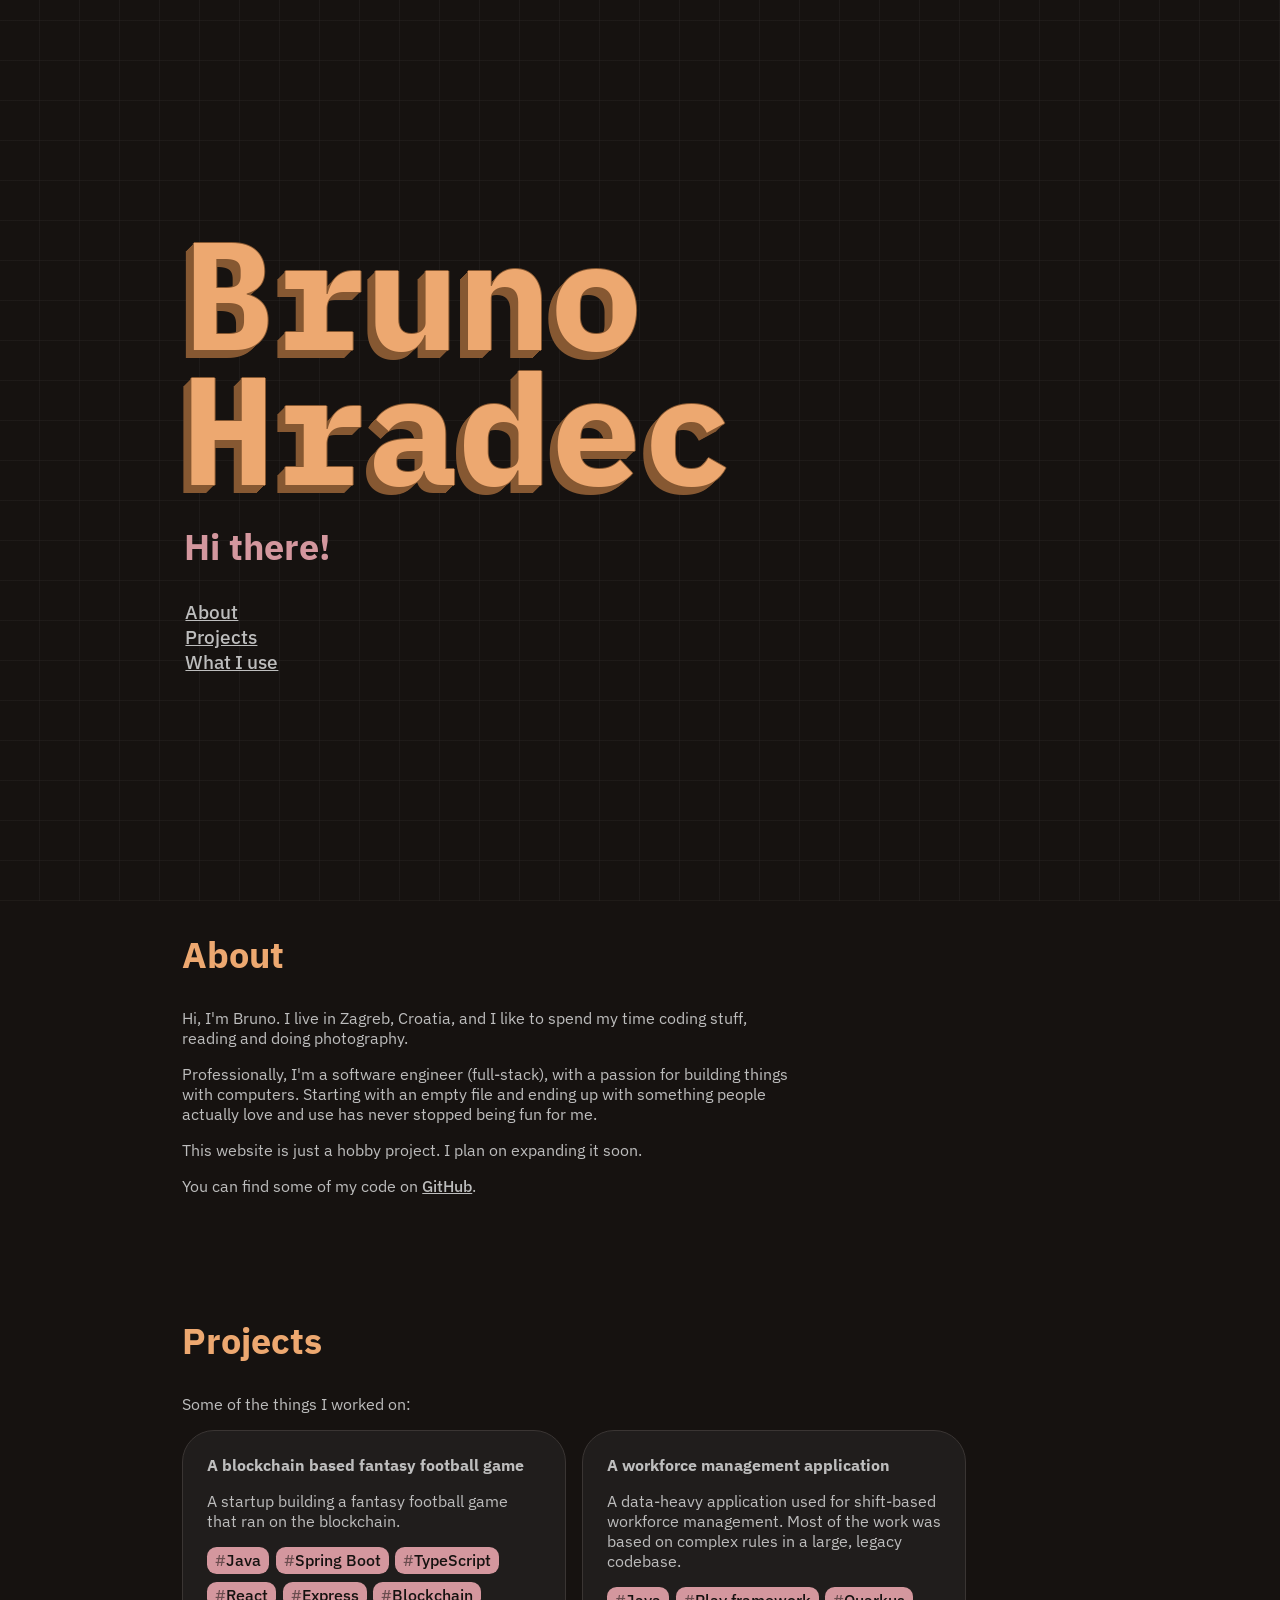
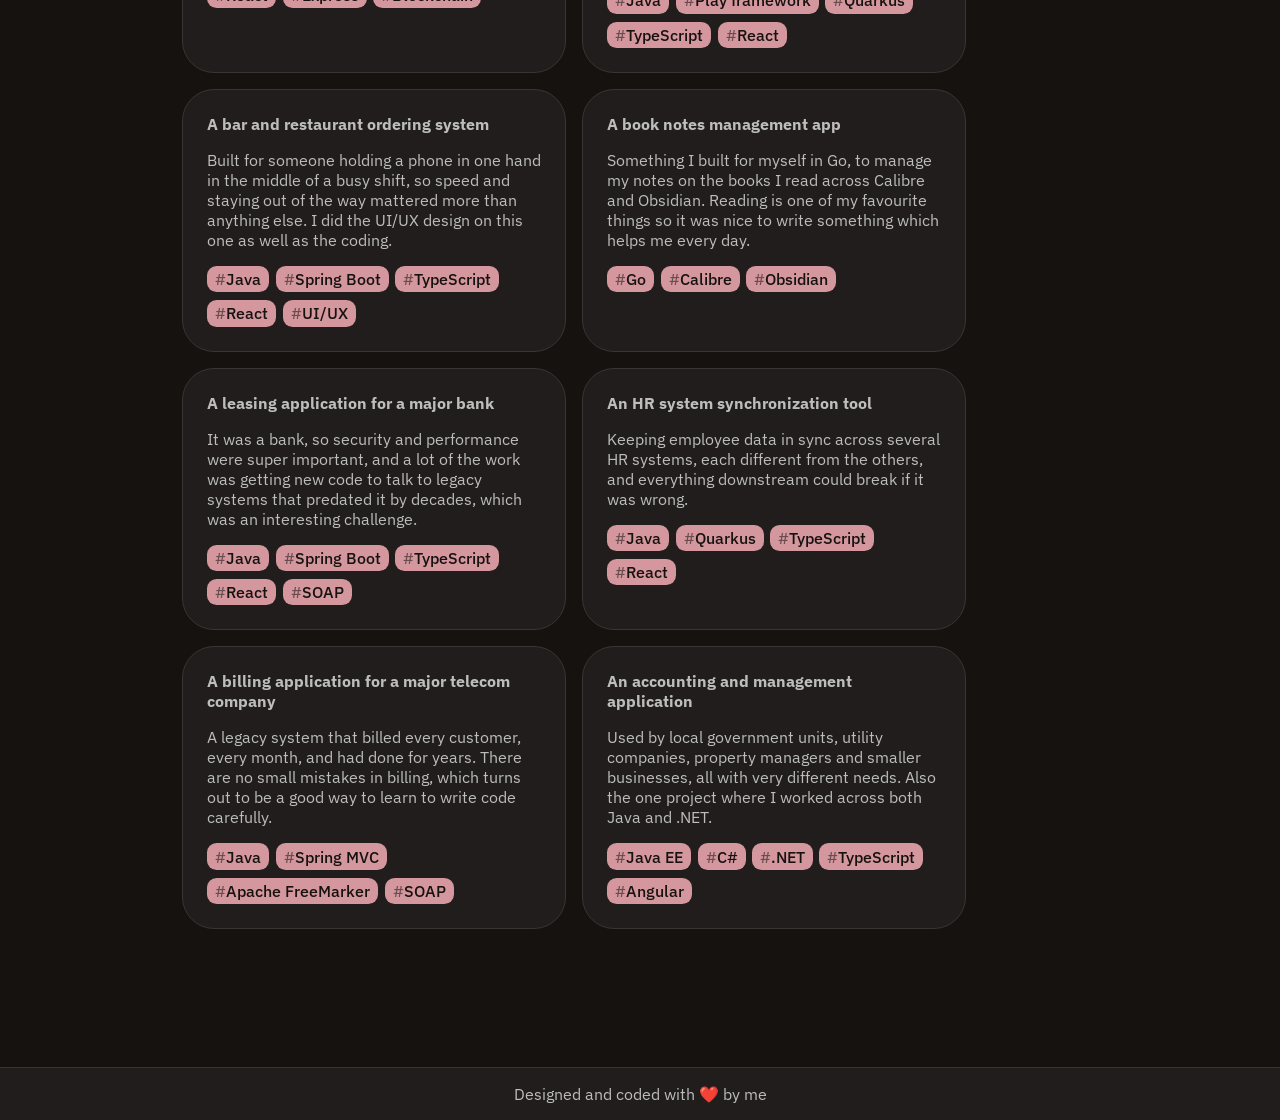
==== index.html @ 6e064bec "Fix typos" ====
<!DOCTYPE html>
<html lang="en">
    <head>
        <meta charset="UTF-8" />
        <meta name="viewport" content="width=device-width, initial-scale=1.0" />
        <meta name="theme-color" content="#161210" />

        <title>Bruno Hradec</title>
        <link rel="icon" type="image/svg+xml" href="./res/favicon.svg" />

        <meta name="author" content="Bruno Hradec" />
        <meta name="description" content="Bruno Hradec - personal website."/>

        <link rel="canonical" href="https://brunohradec.me/" />

        <meta property="og:type" content="website" />
        <meta property="og:url" content="https://brunohradec.me/" />
        <meta property="og:title" content="Bruno Hradec" />
        <meta property="og:description" content="Bruno Hradec - personal website."/>

        <meta name="twitter:card" content="summary" />
        <meta name="twitter:title" content="Bruno Hradec" />
        <meta name="twitter:description" content="Bruno Hradec - personal website." />

        <script type="application/ld+json">
            {
                "@context": "https://schema.org",
                "@type": "Person",
                "name": "Bruno Hradec",
                "url": "https://brunohradec.me",
                "address": {
                    "@type": "PostalAddress",
                    "addressLocality": "Zagreb",
                    "addressCountry": "HR"
                },
                "sameAs": [
                    "https://github.com/brunohradec"
                ]
            }
        </script>

        <!-- styles -->
        <link rel="stylesheet" href="style.css" />

        <!-- verification for google search console access -->
        <meta name="google-site-verification" content="QR6dZpUa3sBKyGt-8q6EB2Nj6xgquxJRntwabwW7J2E" />
    </head>

    <body>
        <!-- main header and landing -->

        <header id="top-header">
            <div id="top-header-content">
                <h1 id="top-header-title">Bruno<br>Hradec</h1>
                
                <p id="top-header-subtitle">Hi there!</p>

                <nav id="top-header-nav">
                    <ul>
                        <li><a href="#about">About</a></li>
                        <li><a href="#projects">Projects</a></li>
                        <li><a href="uses.html">What I use</a></li>
                    </ul>
                </nav>
            </div>
        </header>

        <!-- page main sections -->

        <main>
            <section id="about">
                <h2>About</h2>
                <p>
                    Hi, I'm Bruno. I live in Zagreb, Croatia, and I like to spend my time 
                    coding stuff, reading and doing photography.
                </p>
                <p>
                    Professionally, I'm a software engineer (full-stack), 
                    with a passion for building things with computers. 
                    Starting with an empty file and ending up with something people 
                    actually love and use has never stopped being fun for me.
                </p>
                <p>
                    This website is just a hobby project. I plan on expanding it soon.
                </p>
                <p>
                    You can find some of my code on <a href="https://github.com/brunohradec">GitHub</a>.
                </p>
            </section>

            <section id="projects">
                <h2>Projects</h2>

                <p>Some of the things I worked on:</p>

                <ul id="project-list">
                    <li class="card">
                        <h3 class="project-card-title">
                            A blockchain based fantasy football game
                        </h3>
                        <p class="project-card-description">
                            A startup building a fantasy football game
                            that ran on the blockchain.
                        </p>
                        <ul class="project-card-tech-tags">
                            <li class="tag">Java</li>
                            <li class="tag">Spring Boot</li>
                            <li class="tag">TypeScript</li>
                            <li class="tag">React</li>
                            <li class="tag">Express</li>
                            <li class="tag">Blockchain</li>
                        </ul>
                    </li>

                    <li class="card">
                        <h3 class="project-card-title">
                            A workforce management application
                        </h3>
                        <p class="project-card-description">
                            A data-heavy application used for shift-based
                            workforce management. Most of the work was based 
                            on complex rules in a large, legacy codebase.
                        </p>
                        <ul class="project-card-tech-tags">
                            <li class="tag">Java</li>
                            <li class="tag">Play framework</li>
                            <li class="tag">Quarkus</li>
                            <li class="tag">TypeScript</li>
                            <li class="tag">React</li>
                        </ul>
                    </li>

                    <li class="card">
                        <h3 class="project-card-title">
                            A bar and restaurant ordering system
                        </h3>
                        <p class="project-card-description">
                            Built for someone holding a phone in one hand in the
                            middle of a busy shift, so speed and staying out of
                            the way mattered more than anything else. I did the
                            UI/UX design on this one as well as the coding.
                        </p>
                        <ul class="project-card-tech-tags">
                            <li class="tag">Java</li>
                            <li class="tag">Spring Boot</li>
                            <li class="tag">TypeScript</li>
                            <li class="tag">React</li>
                            <li class="tag">UI/UX</li>
                        </ul>
                    </li>

                    <li class="card">
                        <h3 class="project-card-title">
                            A book notes management app
                        </h3>
                        <p class="project-card-description">
                            Something I built for myself in Go, to manage
                            my notes on the books I read across Calibre and
                            Obsidian. Reading is one of my favourite things
                            so it was nice to write something which helps me
                            every day.
                        </p>
                        <ul class="project-card-tech-tags">
                            <li class="tag">Go</li>
                            <li class="tag">Calibre</li>
                            <li class="tag">Obsidian</li>
                        </ul>
                    </li>

                    <li class="card">
                        <h3 class="project-card-title">
                            A leasing application for a major bank
                        </h3>
                        <p class="project-card-description">
                            It was a bank, so security and performance were super
                            important, and a lot of the work was getting new code 
                            to talk to legacy systems that predated it by decades, 
                            which was an interesting challenge.
                        </p>
                        <ul class="project-card-tech-tags">
                            <li class="tag">Java</li>
                            <li class="tag">Spring Boot</li>
                            <li class="tag">TypeScript</li>
                            <li class="tag">React</li>
                            <li class="tag">SOAP</li>
                        </ul>
                    </li>

                    <li class="card">
                        <h3 class="project-card-title">
                            An HR system synchronization tool
                        </h3>
                        <p class="project-card-description">
                            Keeping employee data in sync across several HR
                            systems, each different from the others, and 
                            everything downstream could break if it was wrong.
                        </p>
                        <ul class="project-card-tech-tags">
                            <li class="tag">Java</li>
                            <li class="tag">Quarkus</li>
                            <li class="tag">TypeScript</li>
                            <li class="tag">React</li>
                        </ul>
                    </li>

                    <li class="card">
                        <h3 class="project-card-title">
                            A billing application for a major telecom company
                        </h3>
                        <p class="project-card-description">
                            A legacy system that billed every customer, every
                            month, and had done for years. There are no small mistakes
                            in billing, which turns out to be a good way to learn to 
                            write code carefully.
                        </p>
                        <ul class="project-card-tech-tags">
                            <li class="tag">Java</li>
                            <li class="tag">Spring MVC</li>
                            <li class="tag">Apache FreeMarker</li>
                            <li class="tag">SOAP</li>
                        </ul>
                    </li>

                    <li class="card">
                        <h3 class="project-card-title">
                            An accounting and management application
                        </h3>
                        <p class="project-card-description">
                            Used by local government units, utility companies,
                            property managers and smaller businesses, all with
                            very different needs. Also the one project where I 
                            worked across both Java and .NET.
                        </p>
                        <ul class="project-card-tech-tags">
                            <li class="tag">Java EE</li>
                            <li class="tag">C#</li>
                            <li class="tag">.NET</li>
                            <li class="tag">TypeScript</li>
                            <li class="tag">Angular</li>
                        </ul>
                    </li>
                </ul>
            </section>
        </main>

        <!-- page footer -->

        <footer>
            <div id="bottom-content">
                <span>Designed and coded with ❤️ by me</span>
            </div>
        </footer>
    </body>
</html>
---- style.css ----
@import url('https://fonts.googleapis.com/css2?family=IBM+Plex+Sans:ital,wght@0,100..700;1,100..700&display=swap');
@import url('https://fonts.googleapis.com/css2?family=IBM+Plex+Mono:ital,wght@0,100;0,200;0,300;0,400;0,500;0,600;0,700;1,100;1,200;1,300;1,400;1,500;1,600;1,700&display=swap');

:root {
    /* colors */
    --color-bg-primary: #161210;        /* western nights */
    --color-bg-secondary: #201d1c;      /* western nights light */
    --color-bg-border: #3a3533;         /* western nights border */
    --color-bg-pill: #d4979e;           /* palm springs */

    --color-fg-primary: #bdbdbd;        /* oatmilk */
    --color-fg-secondary: #3a3533;      /* western nights border */

    --color-accent: #eda870;            /* tangerine */
    --color-accent-shadow: #865832;     /* tangerine darker */
    --color-secondary: #d4979e;         /* palm springs */
    
    /* font stacks */
    --font-stack-sans:  "IBM Plex Sans", sans-serif;
    --font-stack-title: "IBM Plex Mono", monospace;

    --p-width-limit: 38.445rem;

    /* desktop sizes */
    --desktop-size-h1: 11.391rem;
    --desktop-size-h2: 2.25rem;
    --desktop-size-h3: 1.5rem; 
    --desktop-size-p: 1rem;

    --desktop-global-margin: 11.391rem;

    /* mobile sizes */
    --mobile-size-h1: 5.061rem;
    --mobile-size-h2: 1.563rem;
    --mobile-size-h3: 1.25rem;
    --mobile-size-p: 1rem;

    --mobile-global-margin: 1.563rem;
}

/* general styles */

html {
    /* Only animate scrolling for users who haven't asked for reduced motion */
    @media (prefers-reduced-motion: no-preference) {
        scroll-behavior: smooth;
    }
}

body {
    margin: 0;
    padding: 0;

    background-color: var(--color-bg-primary);
    color: var(--color-fg-primary);

    font-family: var(--font-stack-sans);
}

a {
    text-decoration: underline;
    color: var(--color-fg-primary);
    font-weight: 500;
}

/* typography */

h2 {
    font-size: var(--mobile-size-h2);

    @media (min-width: 800px) {
        font-size: var(--desktop-size-h2);
    }
}

h3 {
    font-size: var(--mobile-size-h3);

    @media (min-width: 800px) {
        font-size: var(--desktop-size-h3);
    }
}

/* top header */

#top-header {
    /* At least full device view height (accounting for browser chrome) */
    min-height: 100dvh;

    display: flex;
    flex-direction: column;
    justify-content: center;
    align-items: flex-start;

    /* Long lines deco */
    --line-color: color-mix(in srgb, var(--color-bg-border) 25%, transparent);

    background-image:
        repeating-linear-gradient(
            0deg,
            transparent,
            transparent 39px,
            var(--line-color),
            var(--line-color) 40px
        ),
        repeating-linear-gradient(
            90deg,
            transparent,
            transparent 39px,
            var(--line-color),
            var(--line-color) 40px
        );

    border-bottom: 1px solid var(--line-color);
}

/* back home link for subpages */

.back-nav {
    margin: 2.25rem var(--mobile-global-margin) 0;

    @media (min-width: 800px) {
        margin: 3.375rem var(--desktop-global-margin) 0;
    }
}

.back-link {
    display: inline-flex;
    align-items: center;
    gap: 0.4rem;
    font-size: 1.2rem;
}

.back-link img {
    width: 1.5rem;
    height: 1.5rem;
    flex-shrink: 0;
}

/* subpage title */

.page-title {
    font-size: 3rem;
    line-height: 1;
    color: var(--color-accent);
    margin: 0 0 1.563rem 0;

    @media (min-width: 800px) {
        font-size: 4.5rem;
    }
}

#top-header-content {
    margin: 0 var(--mobile-global-margin);

    @media (min-width: 800px) {
        margin: 0 var(--desktop-global-margin);
    }
}

#top-header-title {
    /* Fluid size so title never overflows (Plex Mono glyphs are 0.6em wide) */
    font-size: clamp(3rem, 20vw, var(--mobile-size-h1));
    line-height: 0.875;

    font-family: var(--font-stack-title);
    font-weight: bold;
    color: var(--color-accent);

    padding: 0;
    margin: 0;

    text-shadow: 
        -1px 0 var(--color-accent-shadow), 
        0 1px var(--color-accent-shadow), 
        1px 0 var(--color-accent-shadow), 
        0 -1px var(--color-accent-shadow), 
        -5px 5px var(--color-accent-shadow), 
        -4px 4px var(--color-accent-shadow), 
        -3px 3px var(--color-accent-shadow), 
        -2px 2px var(--color-accent-shadow), 
        -1px 1px var(--color-accent-shadow);

    @media (min-width: 800px) {
        font-size: clamp(5rem, 12vw, var(--desktop-size-h1));
        
        text-shadow: 
            -1px 0 var(--color-accent-shadow), 
            0 1px var(--color-accent-shadow), 
            1px 0 var(--color-accent-shadow), 
            0 -1px var(--color-accent-shadow), 
            -8px 8px var(--color-accent-shadow), 
            -7px 7px var(--color-accent-shadow), 
            -6px 6px var(--color-accent-shadow), 
            -5px 5px var(--color-accent-shadow), 
            -4px 4px var(--color-accent-shadow), 
            -3px 3px var(--color-accent-shadow), 
            -2px 2px var(--color-accent-shadow), 
            -1px 1px var(--color-accent-shadow);
    }
}

#top-header-subtitle {
    font-size: var(--mobile-size-h2);
    font-weight: bold;

    margin: 2.25rem 0 0 0;
    line-height: 1.4rem;

    color: var(--color-secondary);

    @media (min-width: 800px) {
        margin: 2.25rem 0 0 0;

        font-size: var(--desktop-size-h2);

        /* Correction to optically align the subtitle with the title */
        padding: 0 0 0 0.1rem;
        line-height: 2rem;
    }
}

#top-header-nav ul {
    list-style-type: none;
    padding: 0;
    margin: 1.563rem 0 0 0;
    font-size: 1.2rem;

    @media (min-width: 800px) {
        margin: 2.25rem 0 0 0;

        /* Correction to optically align the nav with the title and subtitle */
        padding: 0 0 0 0.2rem;
    }
}

/* main content */

main {
    margin: 0 var(--mobile-global-margin);

    @media (min-width: 800px) {
        margin: 0 var(--desktop-global-margin);
    }
}

/* sections (general) */

main section {
    margin-bottom: 7.59375rem;
}

main section h2 {
    color: var(--color-accent);
}

main section h3 {
    color: var(--color-secondary);
}

/* about section */

#about p {
    max-width: var(--p-width-limit);
}

/* projects section */

#project-list {
    list-style-type: none;
    
    margin: 0;
    padding: 0;
    width: 100%;

    display: flex;
    flex-direction: row;
    flex-wrap: wrap;
}

#project-list .card {
    display: flex;
    flex-direction: column;
    width: 100%;

    margin: 0.8rem 0;

    /* Only animate the hover zoom for users who haven't asked for reduced motion */
    @media (prefers-reduced-motion: no-preference) {
        transition: transform 0.4s;
    }

    @media (min-width: 800px) {
        width: 24rem;
        margin: 0 1rem 1rem 0;
    }
}

@media (prefers-reduced-motion: no-preference) {
    #project-list .card:hover {
        transform: scale(1.04);
    }
}

.project-card-title {
    font-size: var(--desktop-size-p);
    font-weight: bold;
    color: var(--color-fg-primary);

    margin: 0;
    padding: 0;
}

.project-card-description {
    color: var(--color-fg-primary);
}

.project-card-tech-tags {
    list-style-type: none;

    margin: 0;
    padding: 0;

    display: flex;
    flex-direction: row;
    flex-wrap: wrap;
    gap: 0.5rem 0.4rem;
}

.project-card-tech-tags .tag {
    padding: 0.2rem 0.5rem;
}

/* uses page */

#uses-intro p {
    max-width: var(--p-width-limit);
}

#uses-intro {
    margin-top: 3.375rem;
    margin-bottom: 3.375rem;
}

.uses-updated {
    color: var(--color-secondary);
    font-family: var(--font-stack-title);
    font-size: 0.875rem;
}

main section.uses-category:not(:last-child) {
    margin-bottom: 3.375rem;
}

.uses-list {
    max-width: var(--p-width-limit);
    padding-left: 1.25rem;
    line-height: 1.6;
}

.uses-list li {
    margin-bottom: 0.6rem;
}

.uses-list li::marker {
    color: var(--color-accent);
}

.uses-list a,
.uses-list strong {
    font-weight: 600;
}

/* bottom content */

#bottom-content {
    background-color: var(--color-bg-secondary);
    color: var(--color-fg-primary);
    border-top: 1px solid var(--color-bg-border);
    width: 100%;
    display: flex;
    flex-direction: column;
    align-items: center;
    justify-content: center;
    padding: 1rem 0;
    margin: 3rem 0 0 0;
}

/* card component */

.card {
    box-sizing: border-box;

    background-color: var(--color-bg-secondary);
    padding: 1.5rem;

    border-radius: 2rem;
    border: 1px solid var(--color-bg-border);
}

/* tag component */

.tag {
    background-color: var(--color-bg-pill);

    color: var(--color-bg-primary);
    font-weight: 500;

    border-radius: 0.6rem;
}

.tag::before {
    content: "#";
    opacity: 0.55;
}
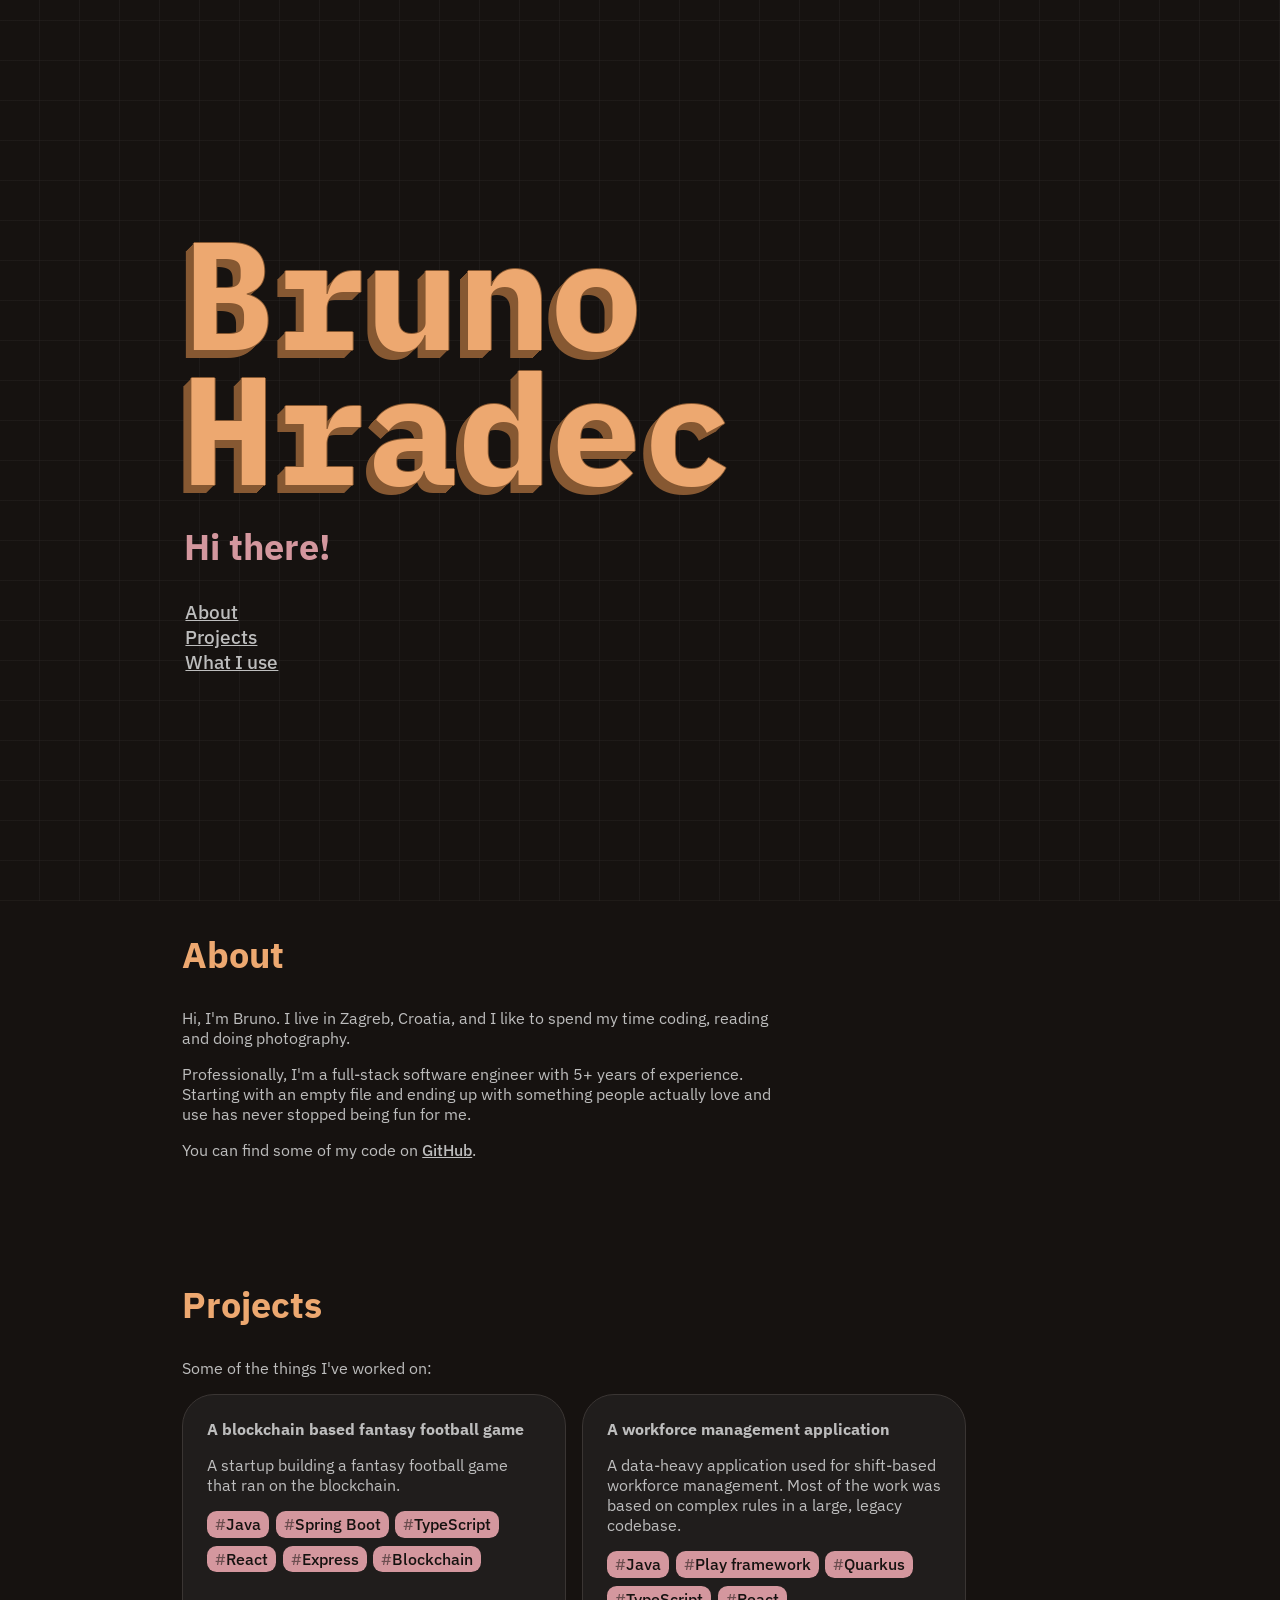
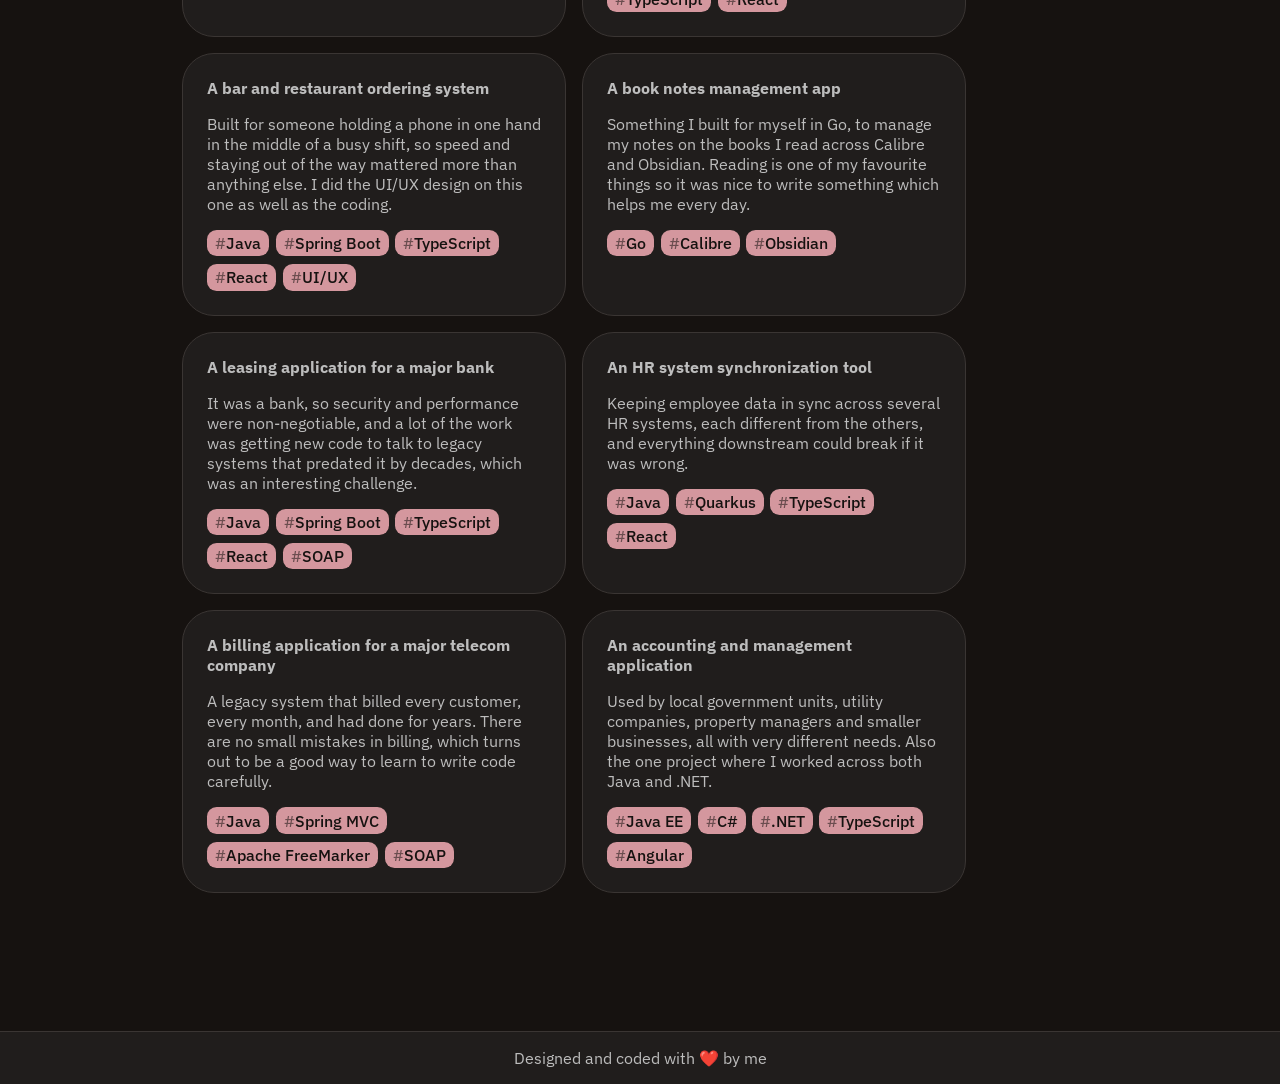
==== commit 88a590eb: "Improve wording in about and project sections" ====
--- a/index.html
+++ b/index.html
@@ -39,9 +39,14 @@
             }
         </script>
 
+        <!--  fonts -->
+        <link rel="preconnect" href="https://fonts.googleapis.com">
+        <link rel="preconnect" href="https://fonts.gstatic.com" crossorigin>
+        <link href="https://fonts.googleapis.com/css2?family=IBM+Plex+Mono:ital,wght@0,100;0,200;0,300;0,400;0,500;0,600;0,700;1,100;1,200;1,300;1,400;1,500;1,600;1,700&family=IBM+Plex+Sans:ital,wght@0,100..700;1,100..700&display=swap" rel="stylesheet">
+
         <!-- styles -->
         <link rel="stylesheet" href="style.css" />
-
+        
         <!-- verification for google search console access -->
         <meta name="google-site-verification" content="QR6dZpUa3sBKyGt-8q6EB2Nj6xgquxJRntwabwW7J2E" />
     </head>
@@ -72,16 +77,13 @@
                 <h2>About</h2>
                 <p>
                     Hi, I'm Bruno. I live in Zagreb, Croatia, and I like to spend my time 
-                    coding stuff, reading and doing photography.
+                    coding, reading and doing photography.
                 </p>
                 <p>
-                    Professionally, I'm a software engineer (full-stack), 
-                    with a passion for building things with computers. 
-                    Starting with an empty file and ending up with something people 
-                    actually love and use has never stopped being fun for me.
-                </p>
-                <p>
-                    This website is just a hobby project. I plan on expanding it soon.
+                    Professionally, I'm a full-stack software engineer
+                    with 5+ years of experience. Starting with an empty file 
+                    and ending up with something people actually love and use 
+                    has never stopped being fun for me.
                 </p>
                 <p>
                     You can find some of my code on <a href="https://github.com/brunohradec">GitHub</a>.
@@ -91,7 +93,7 @@
             <section id="projects">
                 <h2>Projects</h2>
 
-                <p>Some of the things I worked on:</p>
+                <p>Some of the things I've worked on:</p>
 
                 <ul id="project-list">
                     <li class="card">
@@ -172,8 +174,8 @@
                             A leasing application for a major bank
                         </h3>
                         <p class="project-card-description">
-                            It was a bank, so security and performance were super
-                            important, and a lot of the work was getting new code 
+                            It was a bank, so security and performance were
+                            non-negotiable, and a lot of the work was getting new code 
                             to talk to legacy systems that predated it by decades, 
                             which was an interesting challenge.
                         </p>
--- a/style.css
+++ b/style.css
@@ -1,6 +1,3 @@
-@import url('https://fonts.googleapis.com/css2?family=IBM+Plex+Sans:ital,wght@0,100..700;1,100..700&display=swap');
-@import url('https://fonts.googleapis.com/css2?family=IBM+Plex+Mono:ital,wght@0,100;0,200;0,300;0,400;0,500;0,600;0,700;1,100;1,200;1,300;1,400;1,500;1,600;1,700&display=swap');
-
 :root {
     /* colors */
     --color-bg-primary: #161210;        /* western nights */
@@ -296,7 +293,7 @@
     }
 }
 
-@media (prefers-reduced-motion: no-preference) {
+@media (hover: hover) and (prefers-reduced-motion: no-preference) {
     #project-list .card:hover {
         transform: scale(1.04);
     }
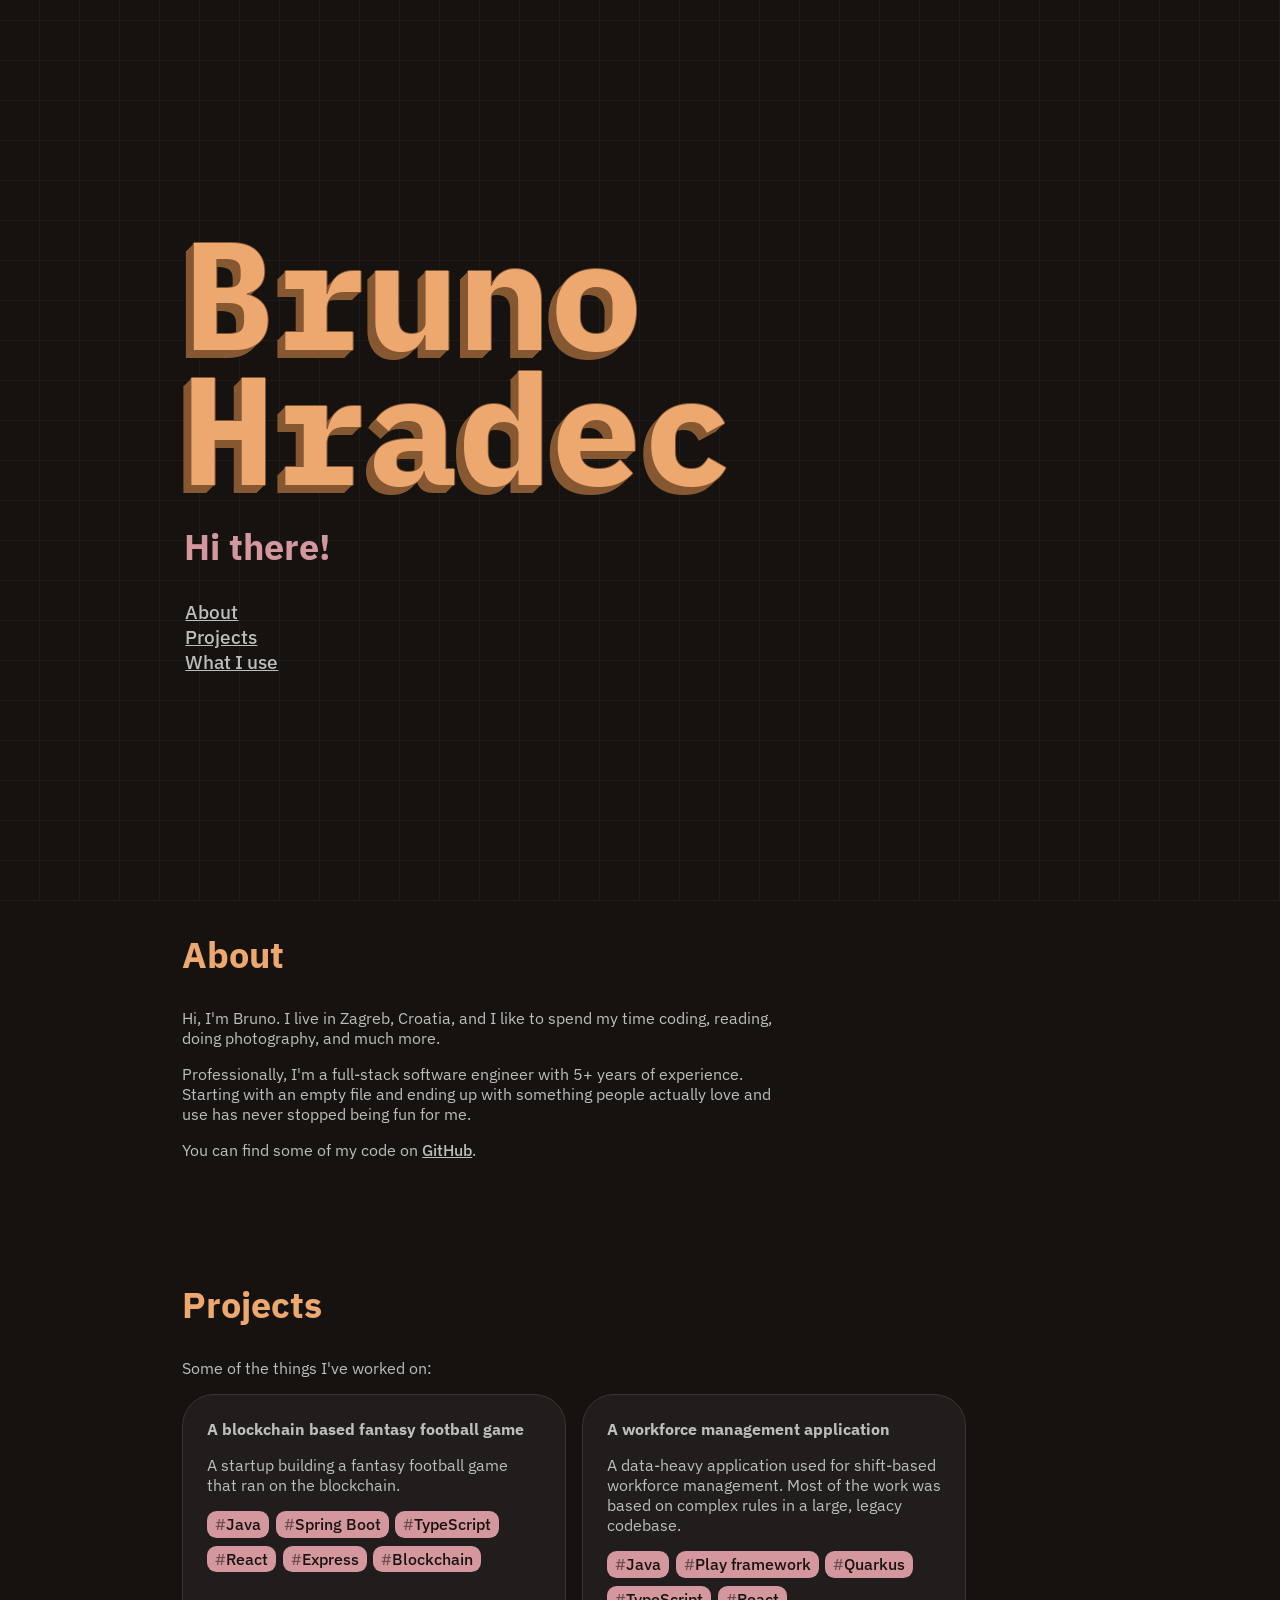
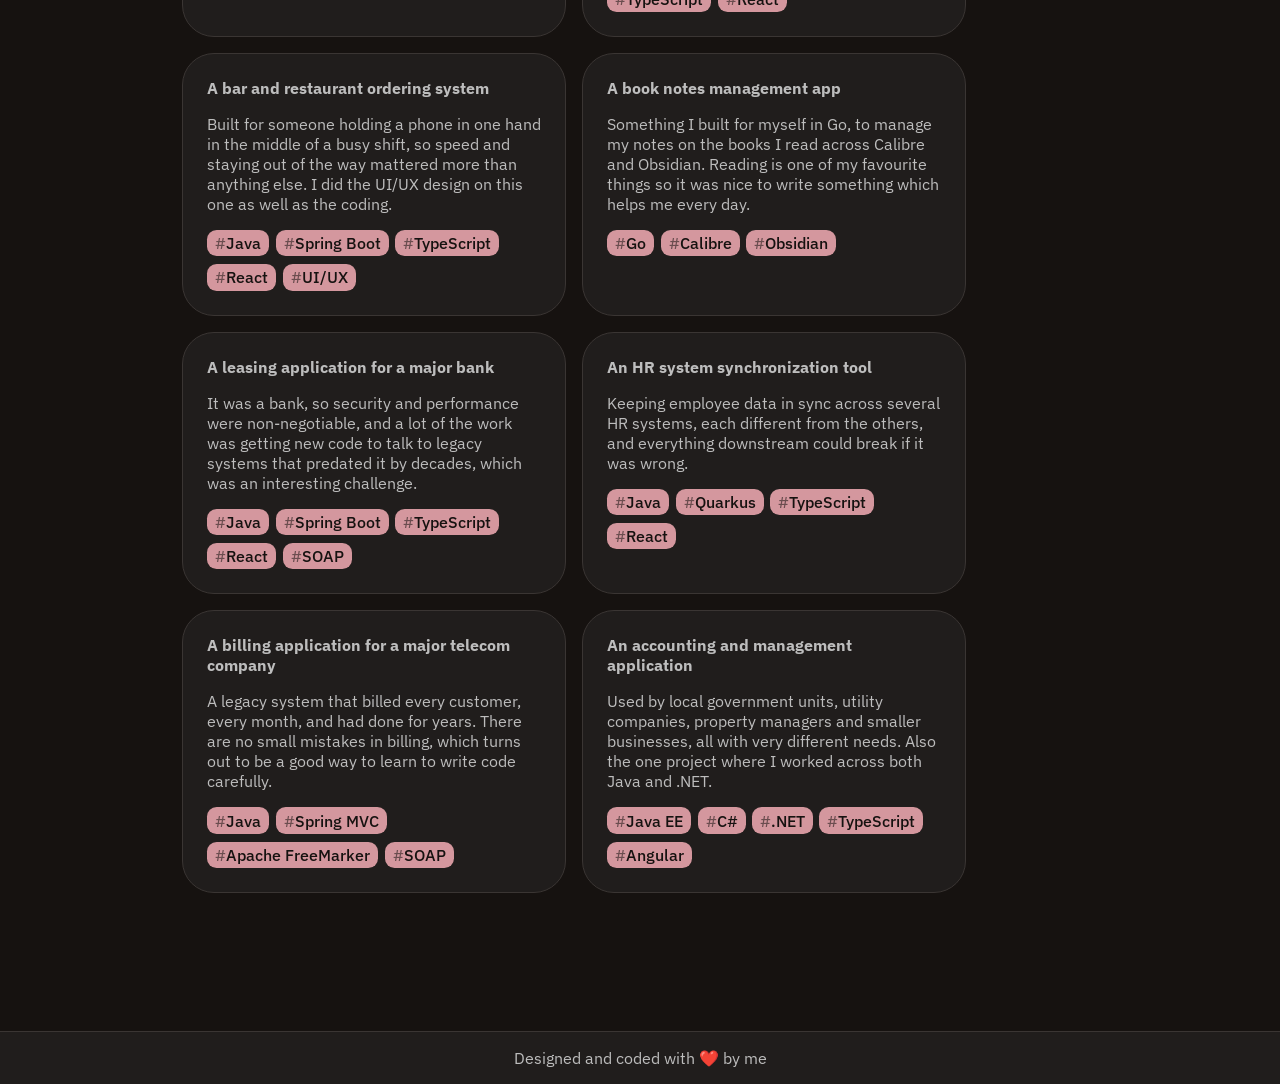
==== commit 4aa2f3db: "Update about section" ====
--- a/index.html
+++ b/index.html
@@ -77,7 +77,7 @@
                 <h2>About</h2>
                 <p>
                     Hi, I'm Bruno. I live in Zagreb, Croatia, and I like to spend my time 
-                    coding, reading and doing photography.
+                    coding, reading, doing photography, and much more.
                 </p>
                 <p>
                     Professionally, I'm a full-stack software engineer
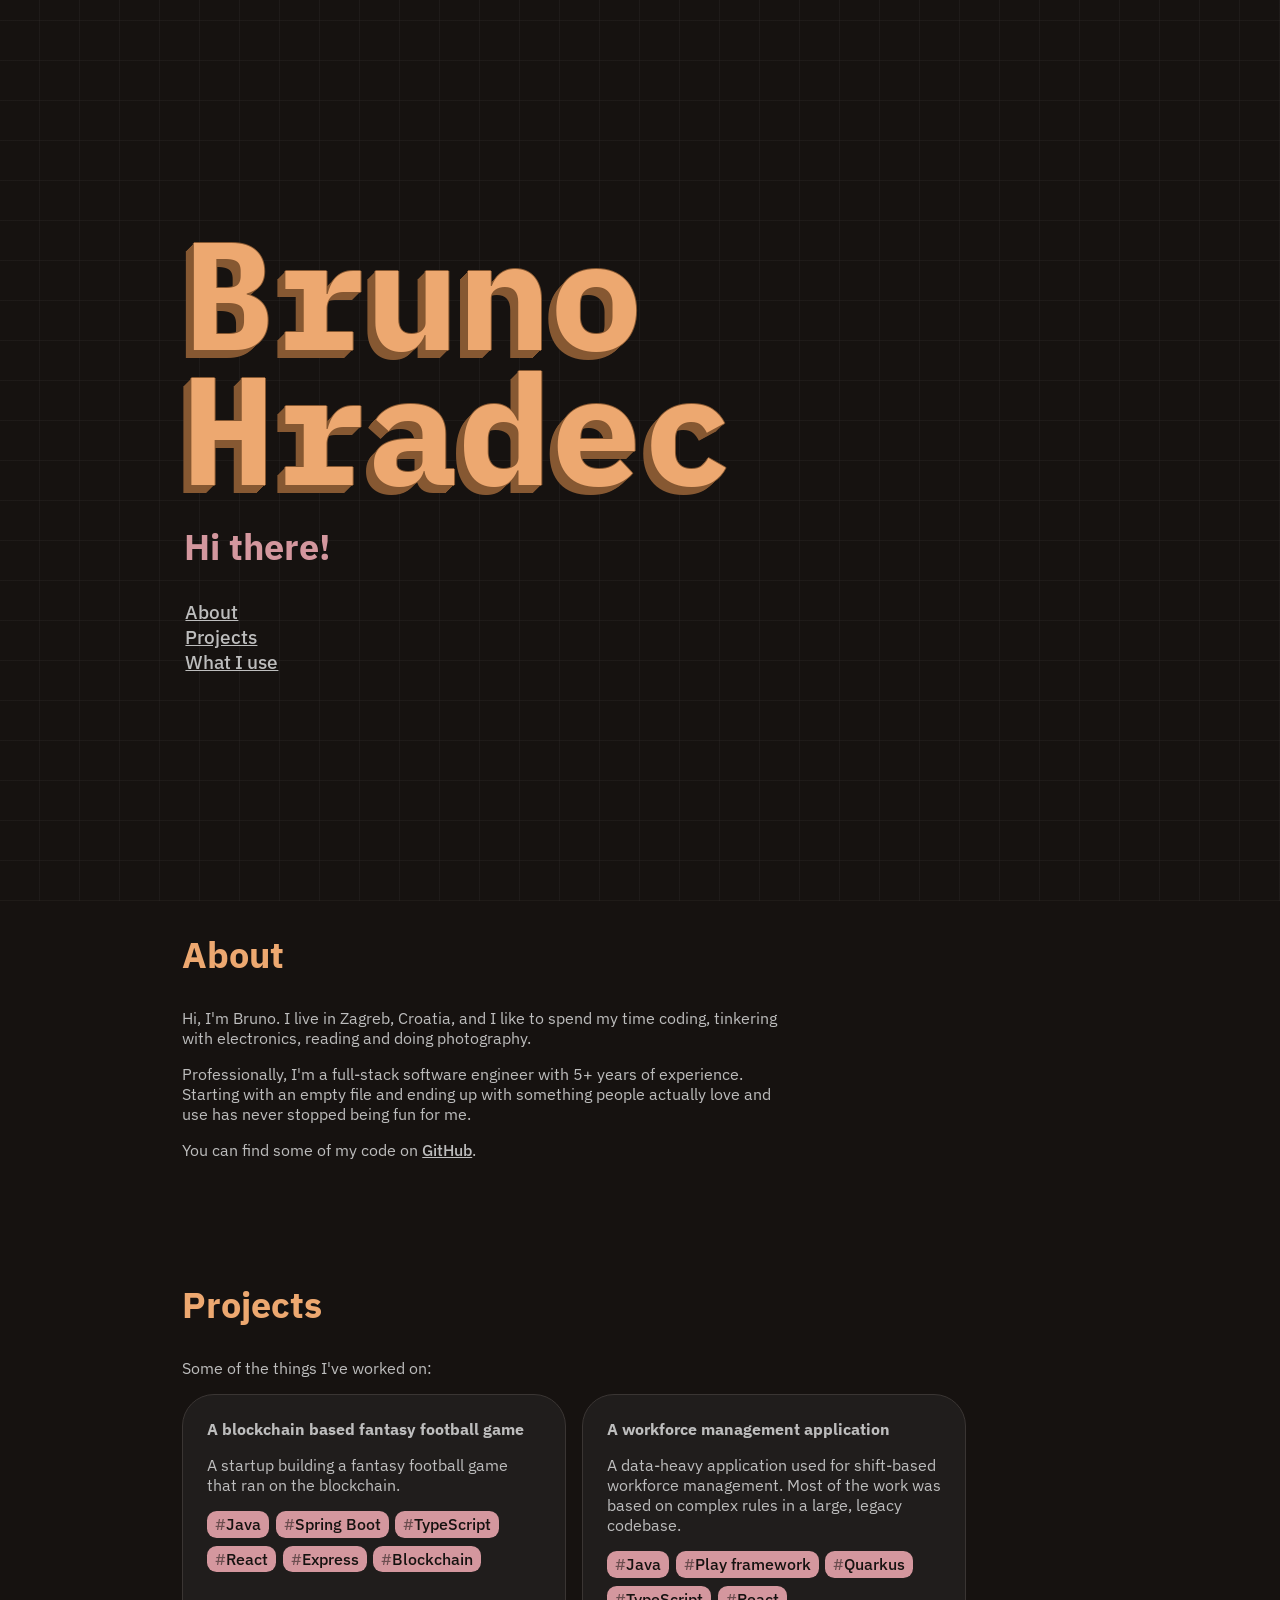
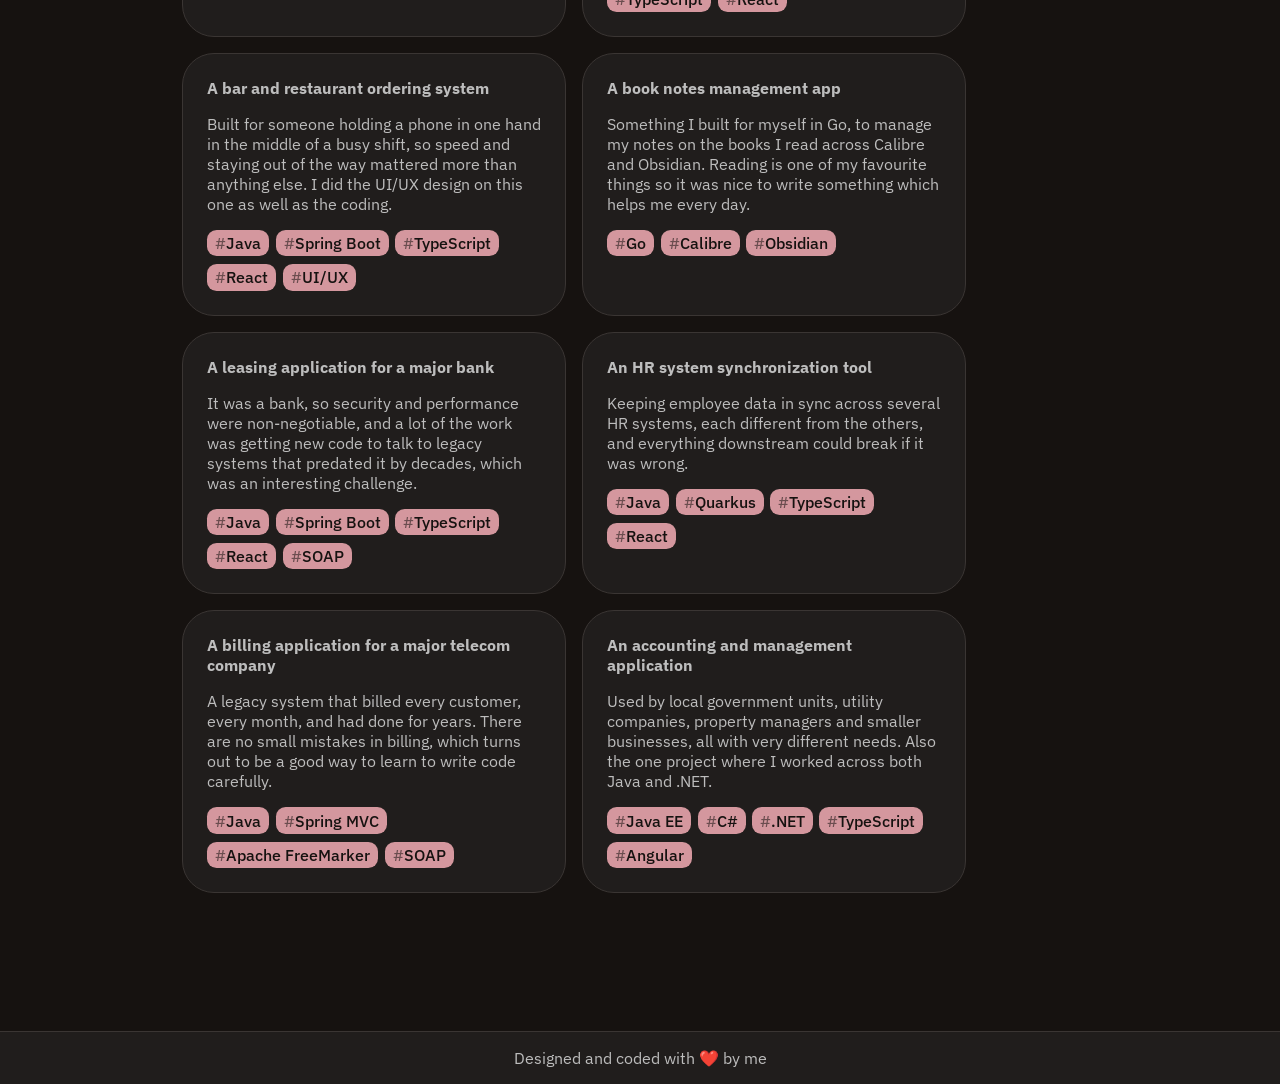
==== commit caa046f6: "Update about section" ====
--- a/index.html
+++ b/index.html
@@ -28,6 +28,7 @@
                 "@type": "Person",
                 "name": "Bruno Hradec",
                 "url": "https://brunohradec.me",
+                "jobTitle": "Software Engineer",
                 "address": {
                     "@type": "PostalAddress",
                     "addressLocality": "Zagreb",
@@ -77,7 +78,7 @@
                 <h2>About</h2>
                 <p>
                     Hi, I'm Bruno. I live in Zagreb, Croatia, and I like to spend my time 
-                    coding, reading, doing photography, and much more.
+                    coding, tinkering with electronics, reading and doing photography.
                 </p>
                 <p>
                     Professionally, I'm a full-stack software engineer
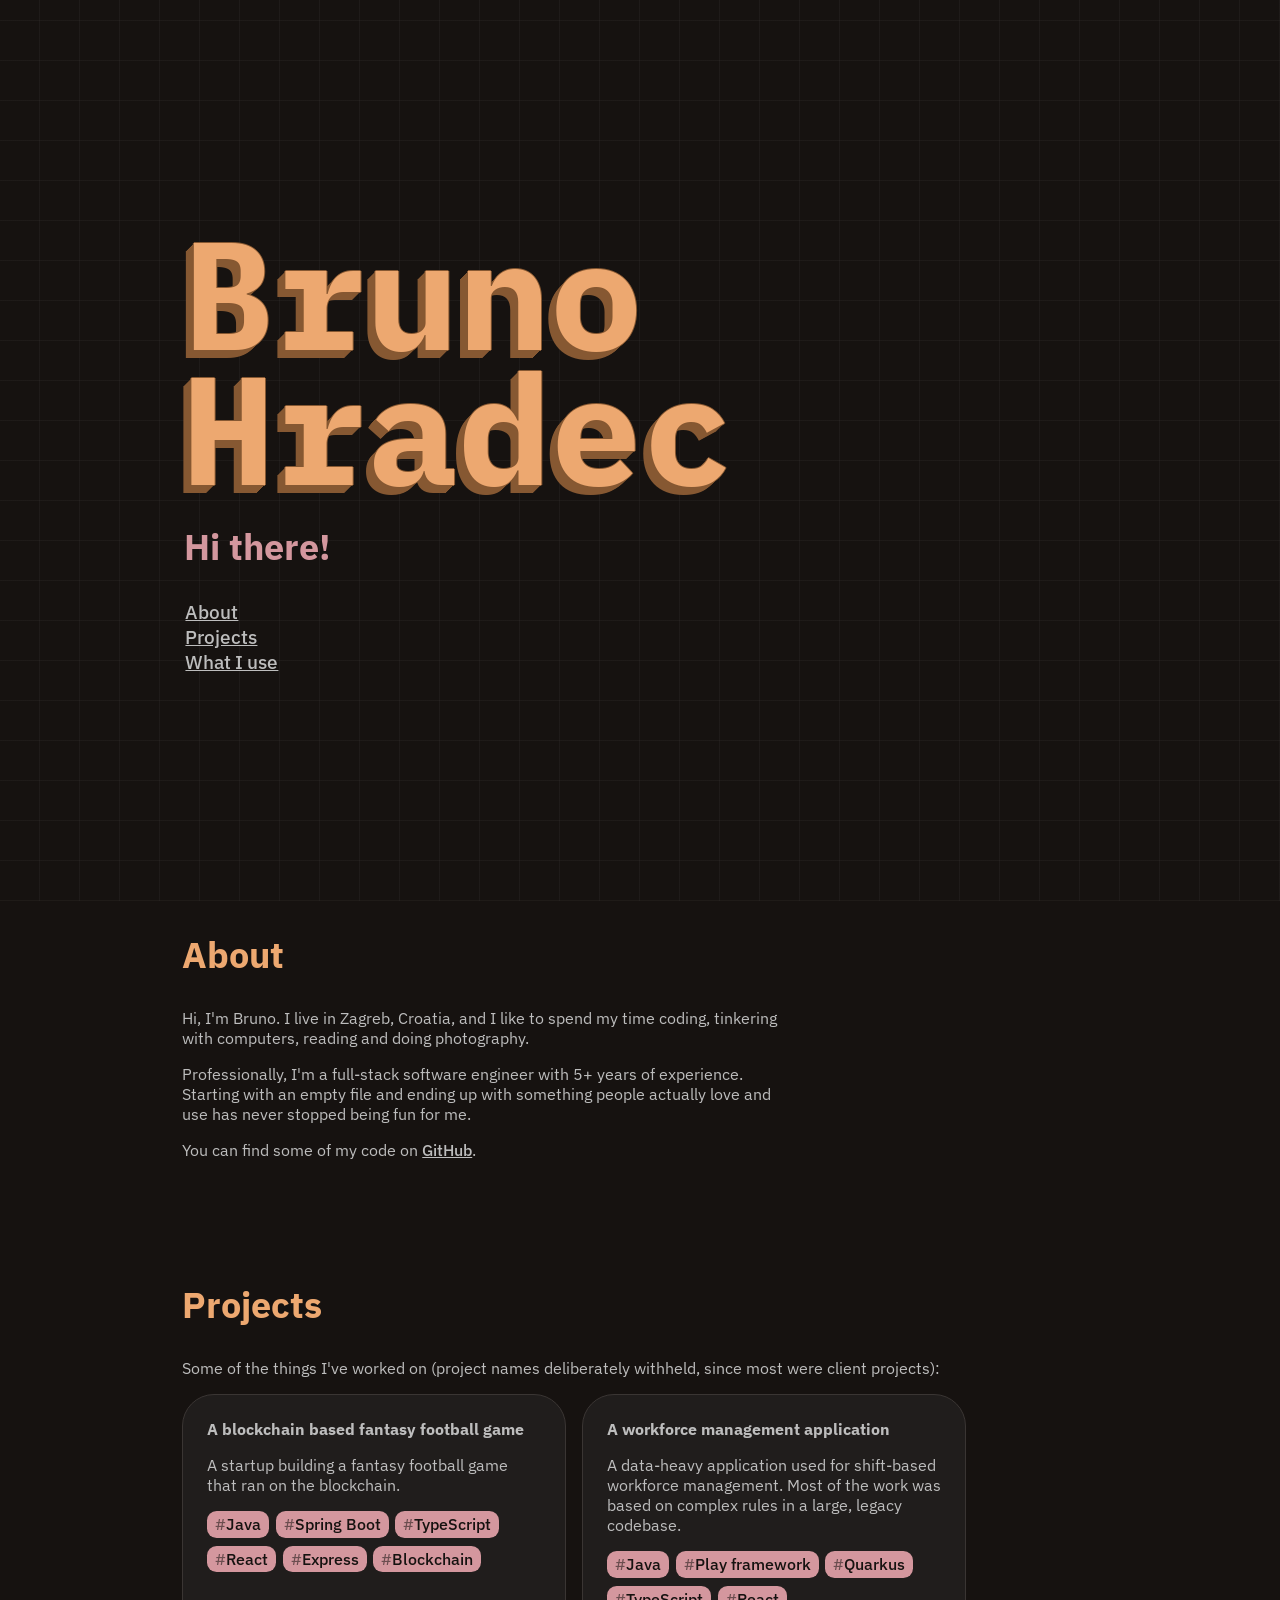
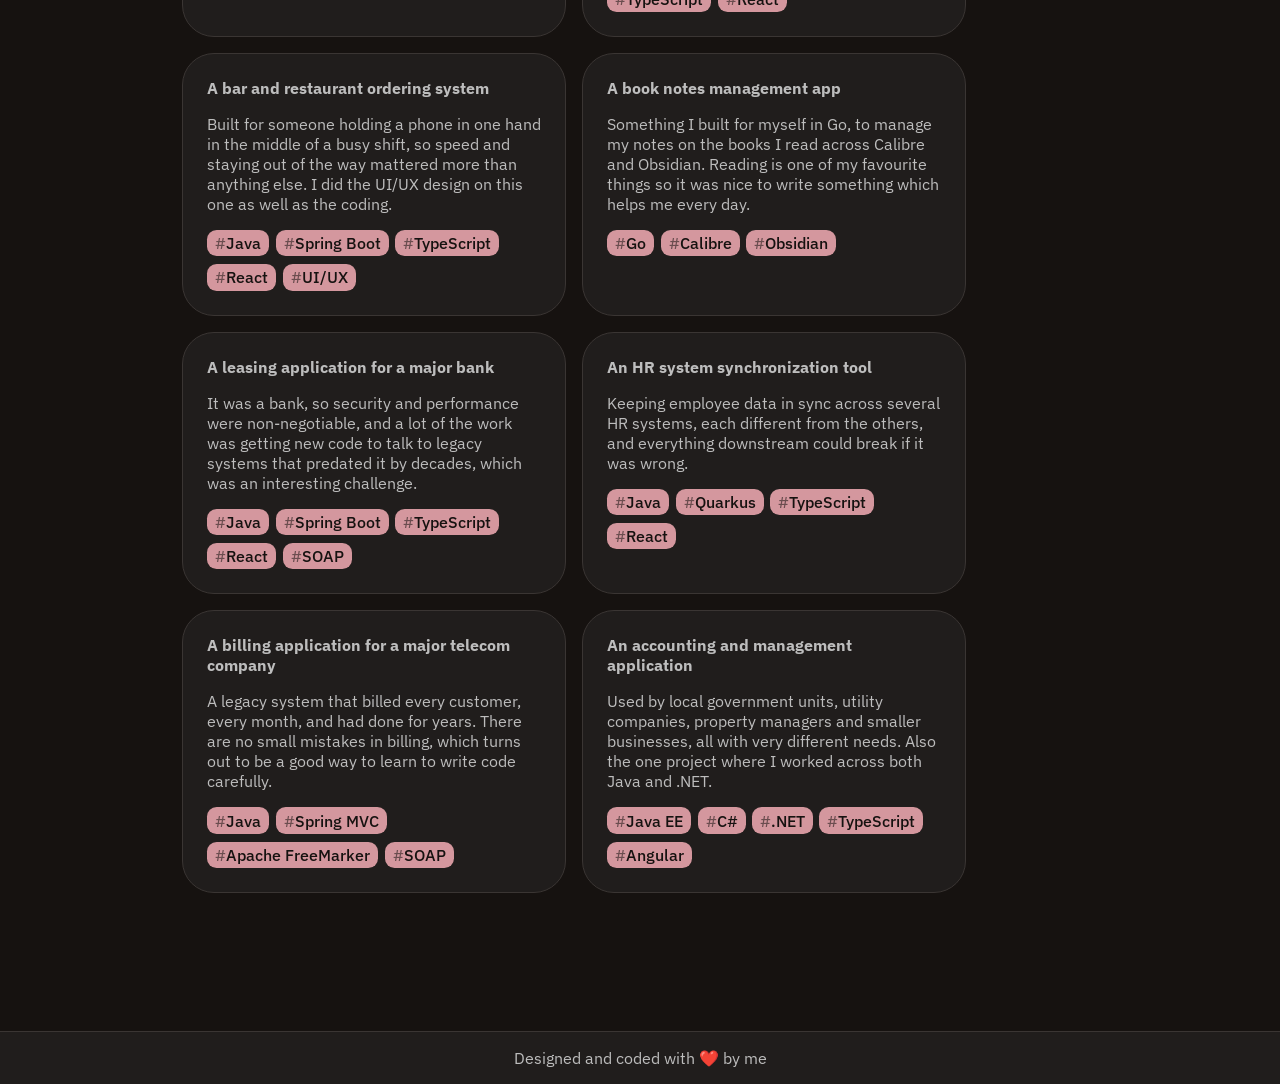
==== commit 929a970f: "Minor wording changes" ====
--- a/index.html
+++ b/index.html
@@ -78,7 +78,7 @@
                 <h2>About</h2>
                 <p>
                     Hi, I'm Bruno. I live in Zagreb, Croatia, and I like to spend my time 
-                    coding, tinkering with electronics, reading and doing photography.
+                    coding, tinkering with computers, reading and doing photography.
                 </p>
                 <p>
                     Professionally, I'm a full-stack software engineer
@@ -94,7 +94,7 @@
             <section id="projects">
                 <h2>Projects</h2>
 
-                <p>Some of the things I've worked on:</p>
+                <p>Some of the things I've worked on (project names deliberately withheld, since most were client projects):</p>
 
                 <ul id="project-list">
                     <li class="card">
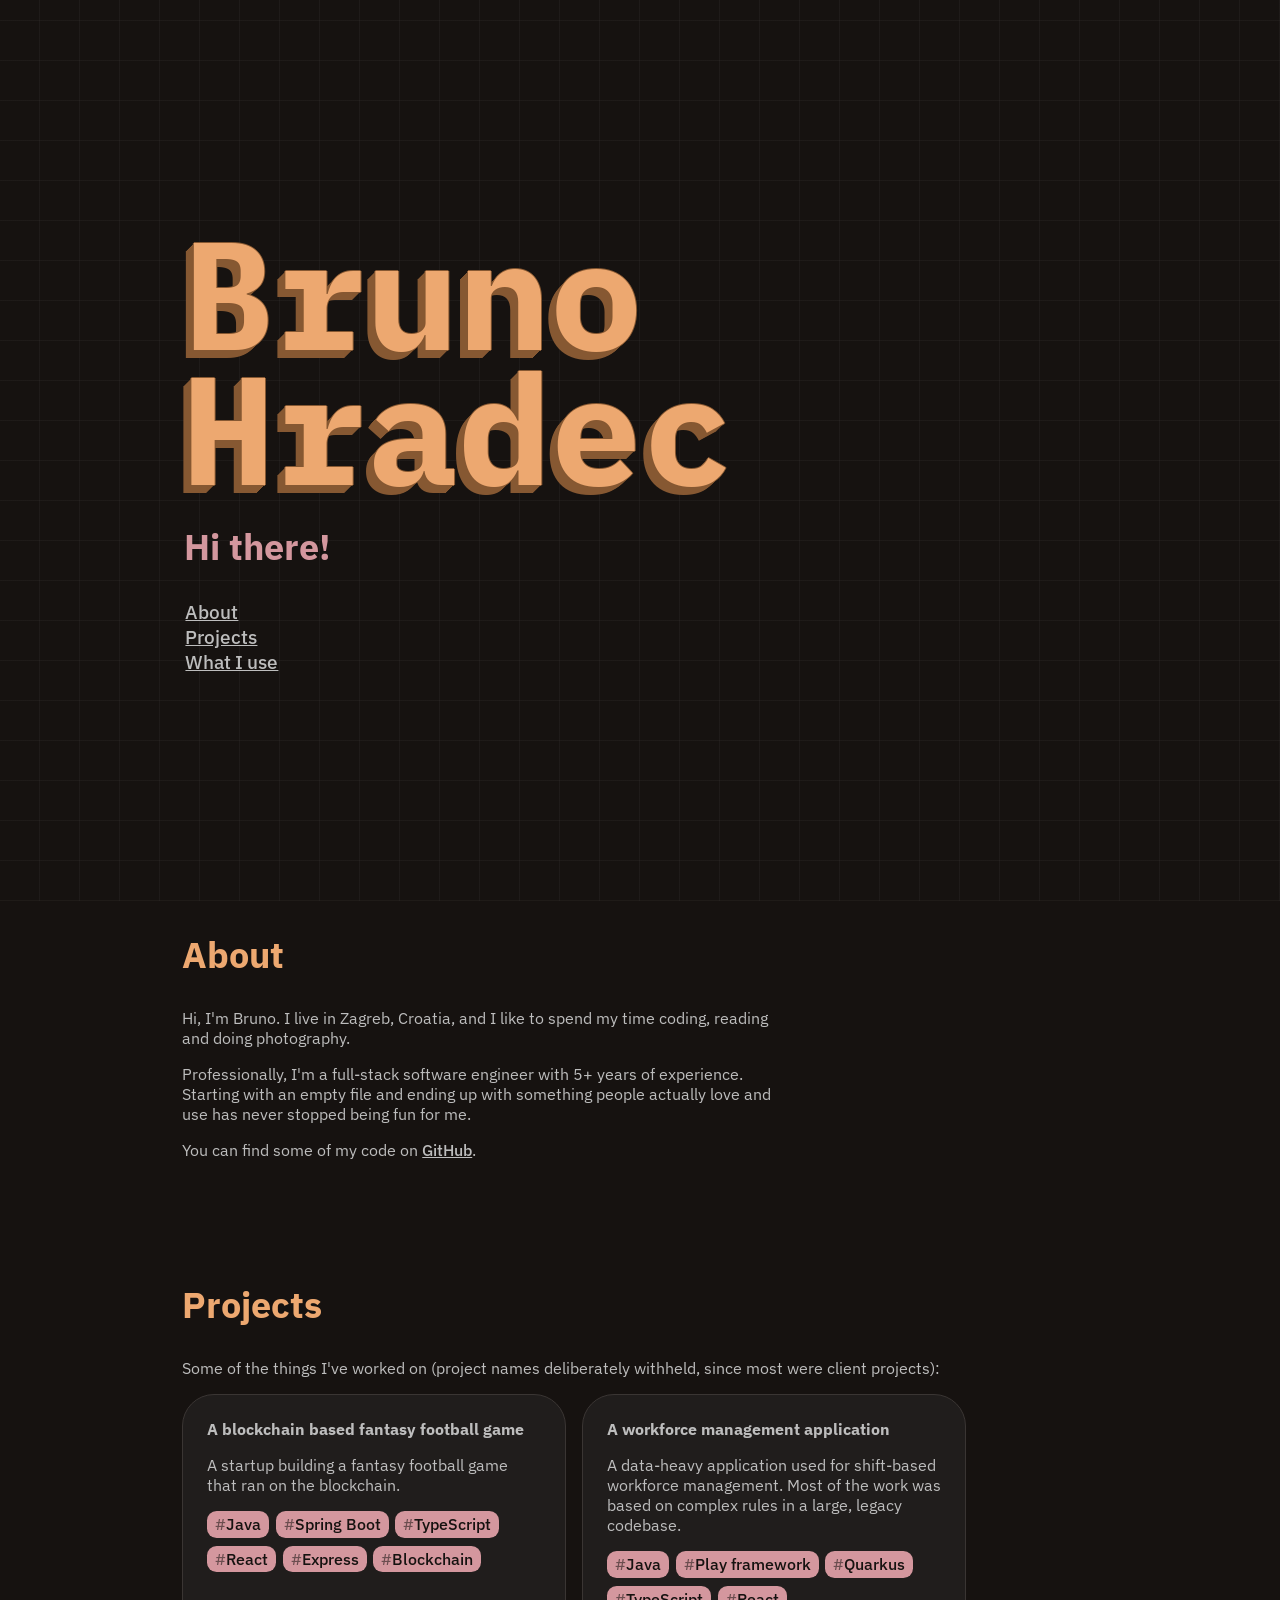
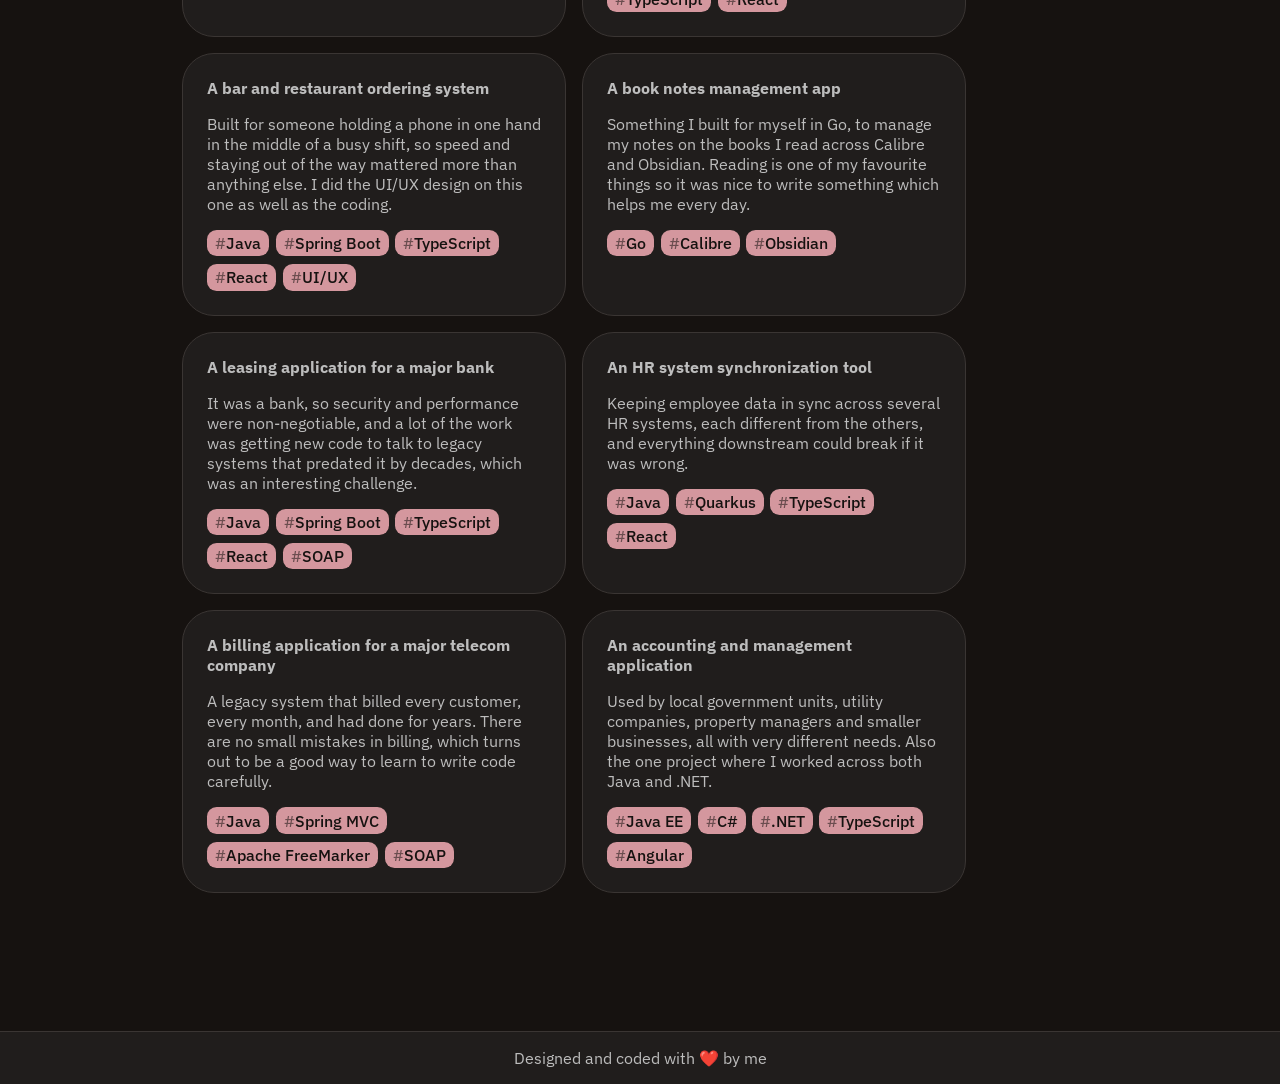
==== commit f589713e: "Update wording in the about section" ====
--- a/index.html
+++ b/index.html
@@ -78,7 +78,7 @@
                 <h2>About</h2>
                 <p>
                     Hi, I'm Bruno. I live in Zagreb, Croatia, and I like to spend my time 
-                    coding, tinkering with computers, reading and doing photography.
+                    coding, reading and doing photography.
                 </p>
                 <p>
                     Professionally, I'm a full-stack software engineer
